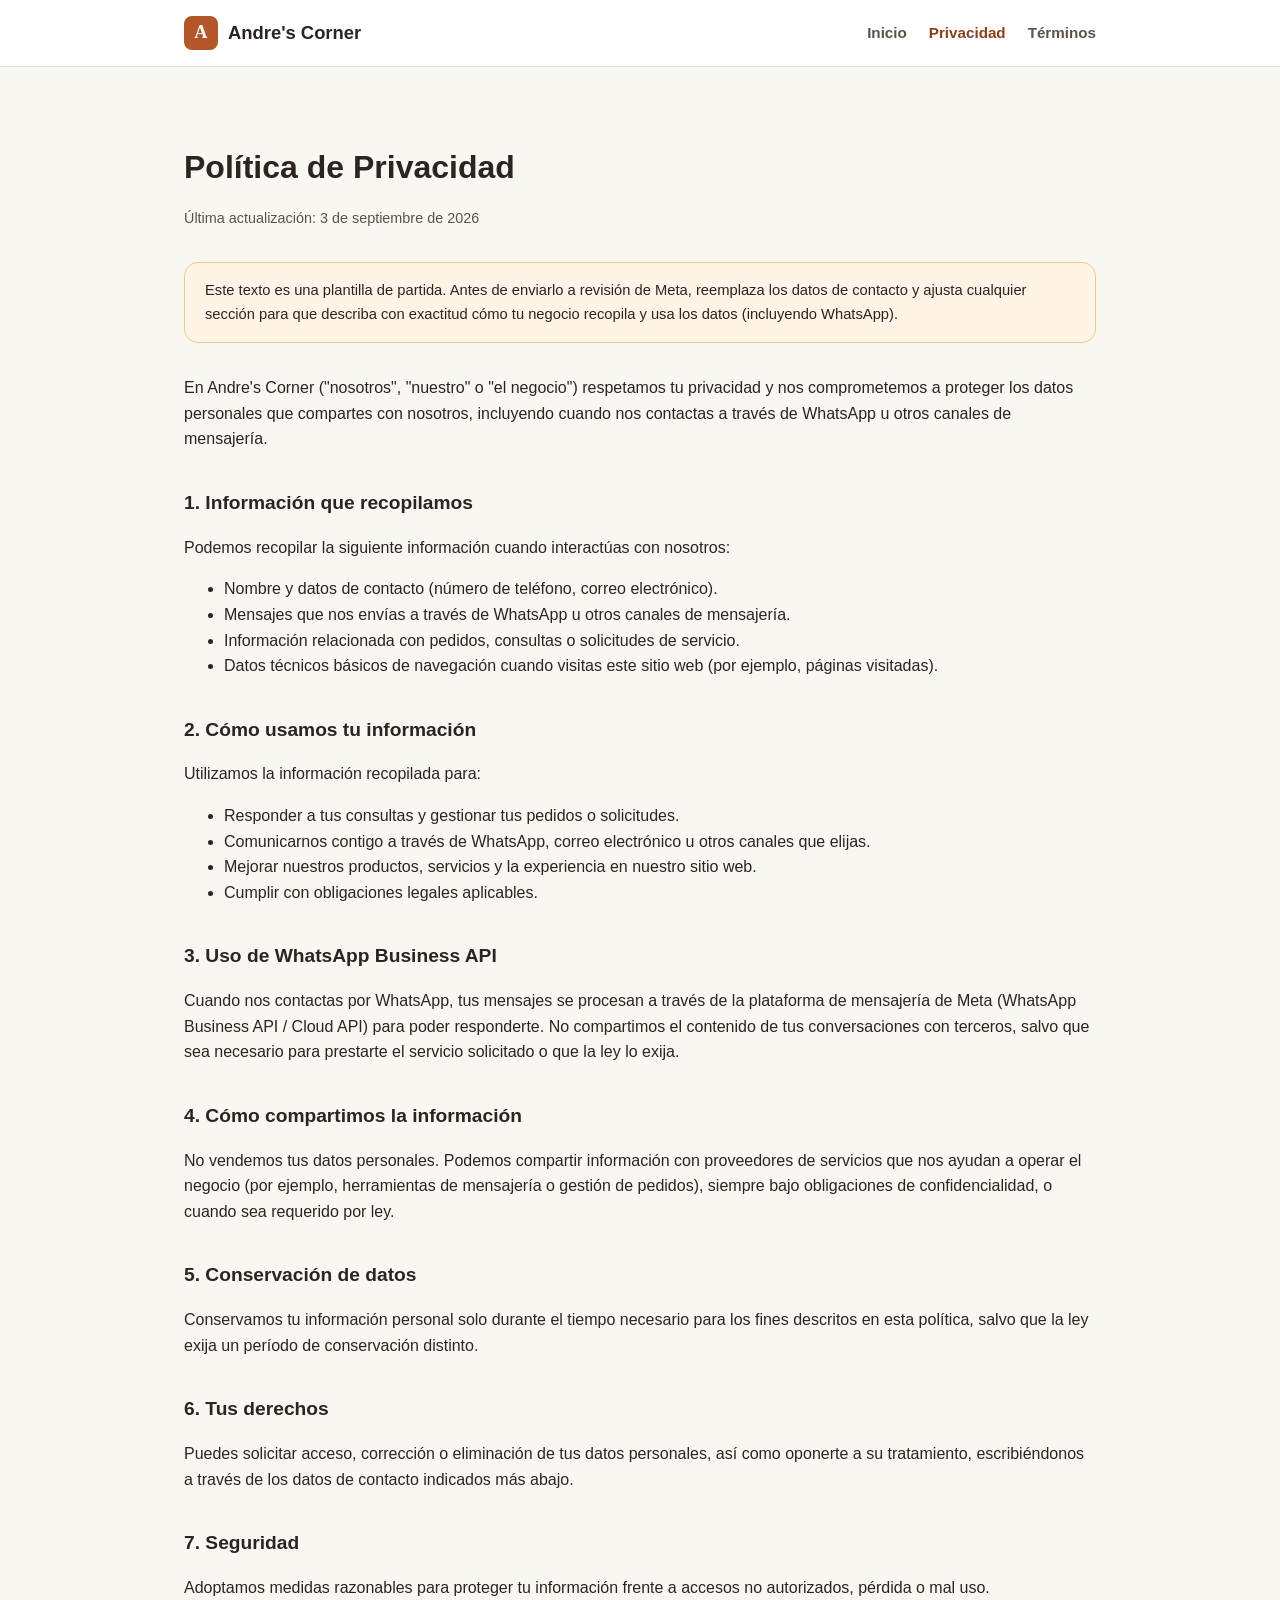
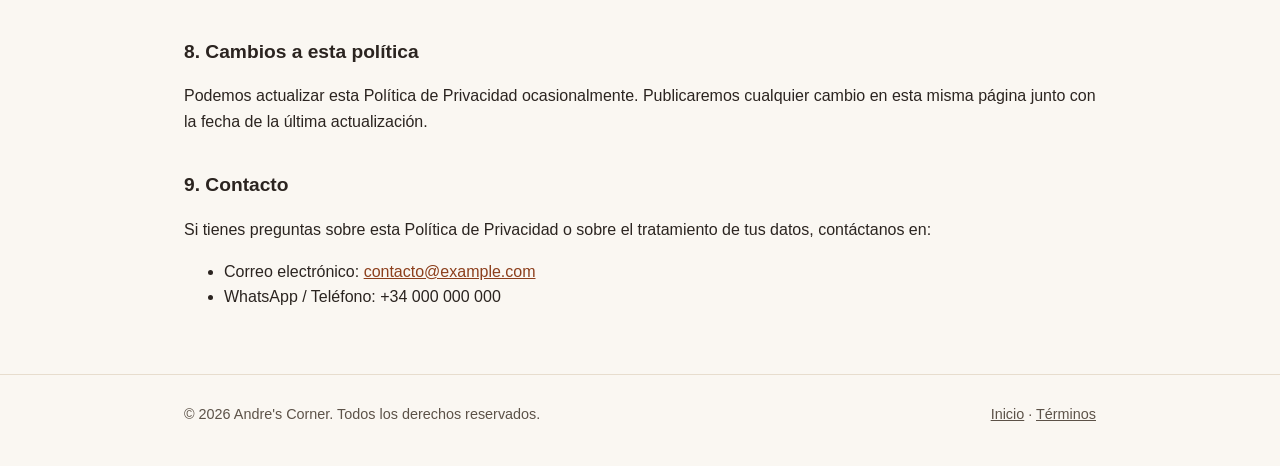
==== privacy.html @ 565985f4 "Add files via upload" ====
<!DOCTYPE html>
<html lang="es">
<head>
<meta charset="UTF-8">
<meta name="viewport" content="width=device-width, initial-scale=1.0">
<title>Política de Privacidad · Andre's Corner</title>
<meta name="description" content="Política de Privacidad de Andre's Corner.">
<link rel="stylesheet" href="style.css">
</head>
<body>

<header class="site">
  <div class="wrap">
    <a class="brand" href="index.html">
      <span class="mark">A</span>
      Andre's Corner
    </a>
    <nav class="site-nav">
      <a href="index.html">Inicio</a>
      <a href="privacy.html" class="active">Privacidad</a>
      <a href="terms.html">Términos</a>
    </nav>
  </div>
</header>

<section>
  <div class="wrap legal">
    <h1>Política de Privacidad</h1>
    <p class="updated">Última actualización: 3 de septiembre de 2026</p>

    <div class="placeholder-note">
      Este texto es una plantilla de partida. Antes de enviarlo a revisión de Meta,
      reemplaza los datos de contacto y ajusta cualquier sección para que describa
      con exactitud cómo tu negocio recopila y usa los datos (incluyendo WhatsApp).
    </div>

    <p>
      En Andre's Corner ("nosotros", "nuestro" o "el negocio") respetamos tu privacidad
      y nos comprometemos a proteger los datos personales que compartes con nosotros,
      incluyendo cuando nos contactas a través de WhatsApp u otros canales de mensajería.
    </p>

    <h2>1. Información que recopilamos</h2>
    <p>Podemos recopilar la siguiente información cuando interactúas con nosotros:</p>
    <ul>
      <li>Nombre y datos de contacto (número de teléfono, correo electrónico).</li>
      <li>Mensajes que nos envías a través de WhatsApp u otros canales de mensajería.</li>
      <li>Información relacionada con pedidos, consultas o solicitudes de servicio.</li>
      <li>Datos técnicos básicos de navegación cuando visitas este sitio web (por ejemplo, páginas visitadas).</li>
    </ul>

    <h2>2. Cómo usamos tu información</h2>
    <p>Utilizamos la información recopilada para:</p>
    <ul>
      <li>Responder a tus consultas y gestionar tus pedidos o solicitudes.</li>
      <li>Comunicarnos contigo a través de WhatsApp, correo electrónico u otros canales que elijas.</li>
      <li>Mejorar nuestros productos, servicios y la experiencia en nuestro sitio web.</li>
      <li>Cumplir con obligaciones legales aplicables.</li>
    </ul>

    <h2>3. Uso de WhatsApp Business API</h2>
    <p>
      Cuando nos contactas por WhatsApp, tus mensajes se procesan a través de la
      plataforma de mensajería de Meta (WhatsApp Business API / Cloud API) para poder
      responderte. No compartimos el contenido de tus conversaciones con terceros,
      salvo que sea necesario para prestarte el servicio solicitado o que la ley lo exija.
    </p>

    <h2>4. Cómo compartimos la información</h2>
    <p>
      No vendemos tus datos personales. Podemos compartir información con proveedores
      de servicios que nos ayudan a operar el negocio (por ejemplo, herramientas de
      mensajería o gestión de pedidos), siempre bajo obligaciones de confidencialidad,
      o cuando sea requerido por ley.
    </p>

    <h2>5. Conservación de datos</h2>
    <p>
      Conservamos tu información personal solo durante el tiempo necesario para los
      fines descritos en esta política, salvo que la ley exija un período de
      conservación distinto.
    </p>

    <h2>6. Tus derechos</h2>
    <p>
      Puedes solicitar acceso, corrección o eliminación de tus datos personales, así
      como oponerte a su tratamiento, escribiéndonos a través de los datos de contacto
      indicados más abajo.
    </p>

    <h2>7. Seguridad</h2>
    <p>
      Adoptamos medidas razonables para proteger tu información frente a accesos no
      autorizados, pérdida o mal uso.
    </p>

    <h2>8. Cambios a esta política</h2>
    <p>
      Podemos actualizar esta Política de Privacidad ocasionalmente. Publicaremos
      cualquier cambio en esta misma página junto con la fecha de la última actualización.
    </p>

    <h2>9. Contacto</h2>
    <p>
      Si tienes preguntas sobre esta Política de Privacidad o sobre el tratamiento de
      tus datos, contáctanos en:
    </p>
    <ul>
      <li>Correo electrónico: <a href="mailto:contacto@example.com">contacto@example.com</a></li>
      <li>WhatsApp / Teléfono: +34 000 000 000</li>
    </ul>
  </div>
</section>

<footer class="site">
  <div class="wrap">
    <span>&copy; <span id="year"></span> Andre's Corner. Todos los derechos reservados.</span>
    <span><a href="index.html">Inicio</a> · <a href="terms.html">Términos</a></span>
  </div>
</footer>

<script>document.getElementById('year').textContent = new Date().getFullYear();</script>
</body>
</html>
---- style.css ----
:root {
  --bg: #faf7f2;
  --bg-alt: #ffffff;
  --ink: #2b2420;
  --ink-soft: #5c5248;
  --accent: #b3562a;
  --accent-dark: #8c3f1c;
  --border: #e7ddce;
  --radius: 14px;
  --max-w: 960px;
}

* { box-sizing: border-box; }

html { scroll-behavior: smooth; }

body {
  margin: 0;
  font-family: -apple-system, BlinkMacSystemFont, "Segoe UI", Roboto, Helvetica, Arial, sans-serif;
  background: var(--bg);
  color: var(--ink);
  line-height: 1.6;
}

a { color: var(--accent-dark); }
a:hover { color: var(--accent); }

.wrap {
  max-width: var(--max-w);
  margin: 0 auto;
  padding: 0 24px;
}

header.site {
  background: var(--bg-alt);
  border-bottom: 1px solid var(--border);
  position: sticky;
  top: 0;
  z-index: 10;
}

header.site .wrap {
  display: flex;
  align-items: center;
  justify-content: space-between;
  padding-top: 16px;
  padding-bottom: 16px;
}

.brand {
  display: flex;
  align-items: center;
  gap: 10px;
  font-weight: 700;
  font-size: 1.15rem;
  color: var(--ink);
  text-decoration: none;
}

.brand .mark {
  width: 34px;
  height: 34px;
  border-radius: 8px;
  background: var(--accent);
  color: #fff;
  display: flex;
  align-items: center;
  justify-content: center;
  font-family: Georgia, serif;
  font-weight: 700;
}

nav.site-nav {
  display: flex;
  gap: 22px;
  font-size: 0.95rem;
}

nav.site-nav a {
  text-decoration: none;
  color: var(--ink-soft);
  font-weight: 600;
}

nav.site-nav a:hover,
nav.site-nav a.active {
  color: var(--accent-dark);
}

.hero {
  padding: 72px 0 56px;
  text-align: center;
}

.hero h1 {
  font-size: clamp(2rem, 4vw, 2.75rem);
  margin: 0 0 12px;
}

.hero p.lead {
  color: var(--ink-soft);
  font-size: 1.1rem;
  max-width: 620px;
  margin: 0 auto 28px;
}

.btn {
  display: inline-block;
  padding: 12px 26px;
  border-radius: 999px;
  background: var(--accent);
  color: #fff;
  text-decoration: none;
  font-weight: 600;
  transition: background 0.15s ease;
}

.btn:hover { background: var(--accent-dark); color: #fff; }

.btn.secondary {
  background: transparent;
  border: 1.5px solid var(--accent);
  color: var(--accent-dark);
  margin-left: 10px;
}

.btn.secondary:hover { background: var(--accent); color: #fff; }

section { padding: 48px 0; }

section.alt { background: var(--bg-alt); border-top: 1px solid var(--border); border-bottom: 1px solid var(--border); }

h2 {
  font-size: 1.6rem;
  margin-top: 0;
}

.grid {
  display: grid;
  grid-template-columns: repeat(auto-fit, minmax(220px, 1fr));
  gap: 22px;
  margin-top: 28px;
}

.card {
  background: var(--bg-alt);
  border: 1px solid var(--border);
  border-radius: var(--radius);
  padding: 22px;
}

.card h3 {
  margin-top: 0;
  font-size: 1.05rem;
}

.contact-list {
  list-style: none;
  padding: 0;
  margin: 20px 0 0;
  display: grid;
  gap: 10px;
}

.contact-list li {
  display: flex;
  gap: 10px;
}

.contact-list .label {
  min-width: 110px;
  color: var(--ink-soft);
  font-weight: 600;
}

footer.site {
  border-top: 1px solid var(--border);
  padding: 28px 0 40px;
  color: var(--ink-soft);
  font-size: 0.9rem;
}

footer.site .wrap {
  display: flex;
  flex-wrap: wrap;
  gap: 8px 20px;
  justify-content: space-between;
  align-items: center;
}

footer.site a { color: var(--ink-soft); }

.legal h1 {
  font-size: 2rem;
  margin-bottom: 4px;
}

.legal .updated {
  color: var(--ink-soft);
  font-size: 0.9rem;
  margin-bottom: 32px;
}

.legal h2 {
  font-size: 1.2rem;
  margin-top: 36px;
}

.legal p, .legal li { color: var(--ink); }

.placeholder-note {
  background: #fff4e6;
  border: 1px solid #f0c98a;
  border-radius: var(--radius);
  padding: 16px 20px;
  margin-bottom: 32px;
  font-size: 0.92rem;
}
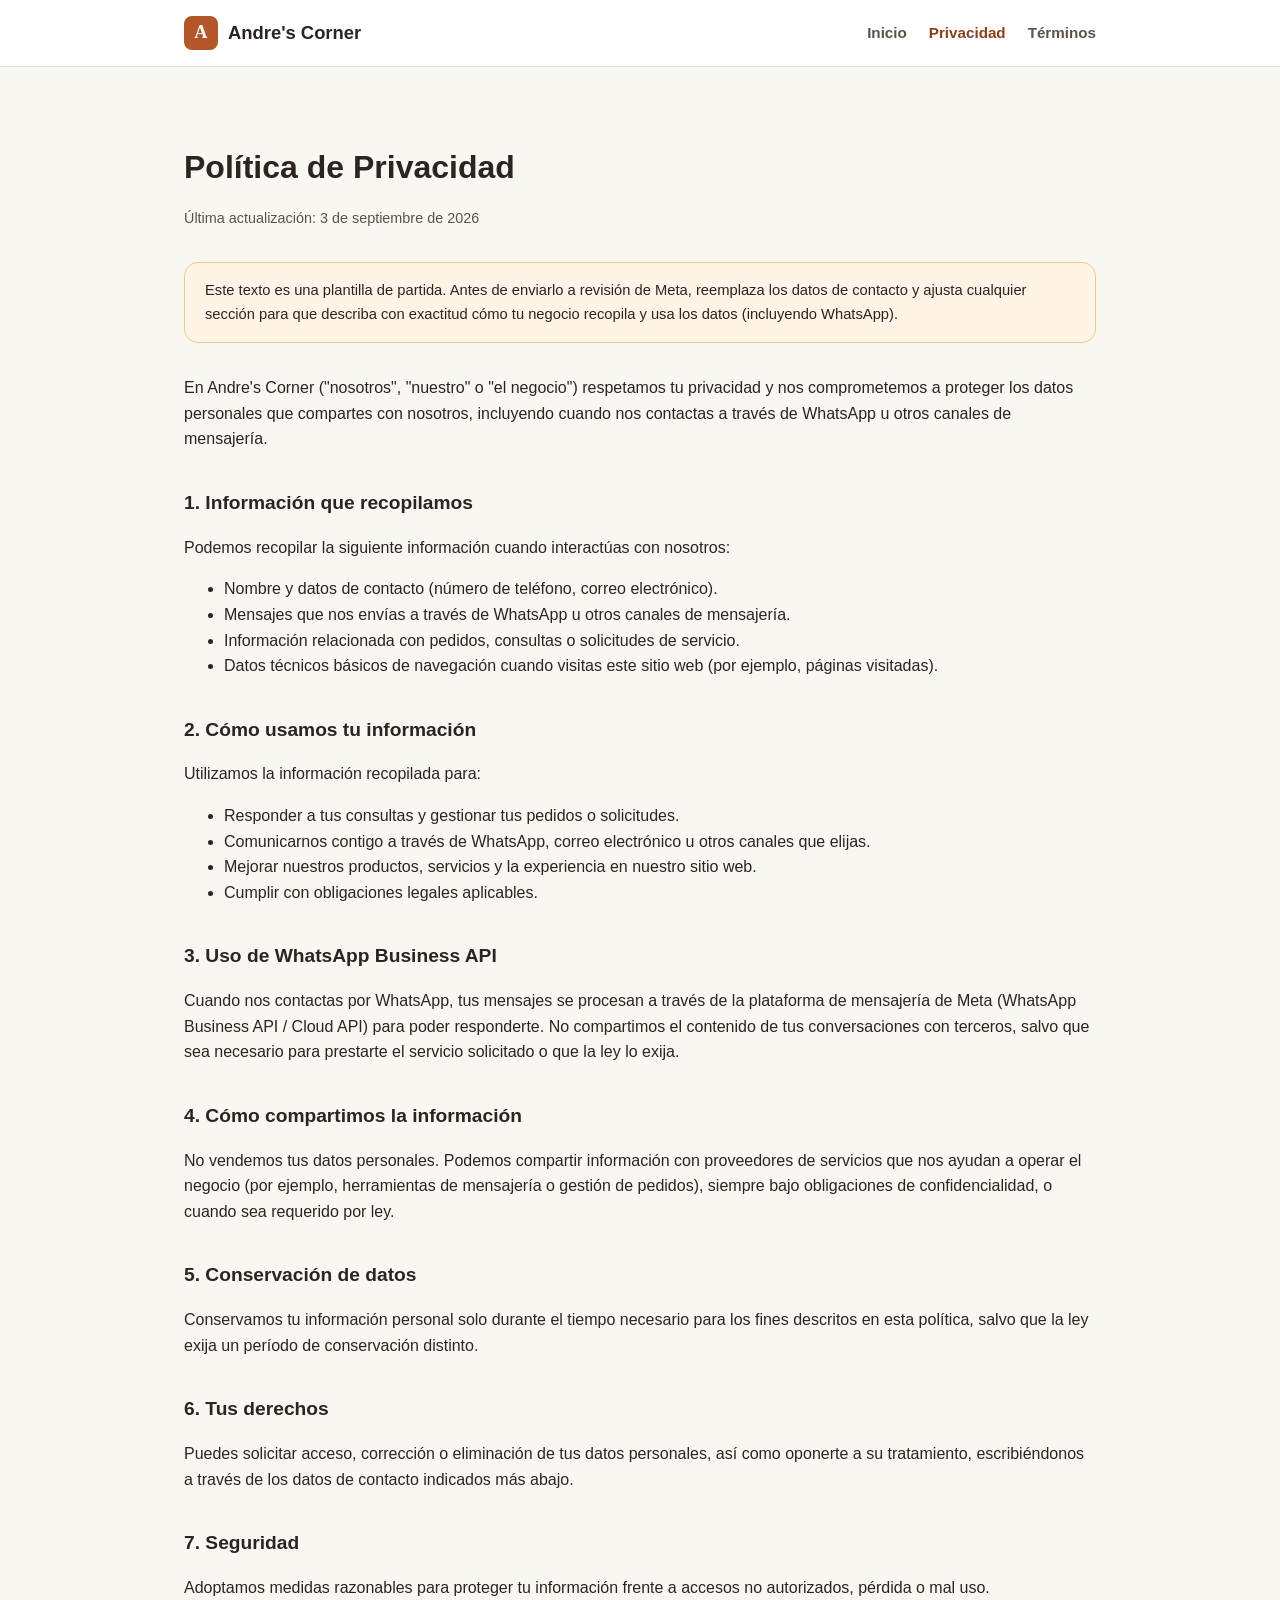
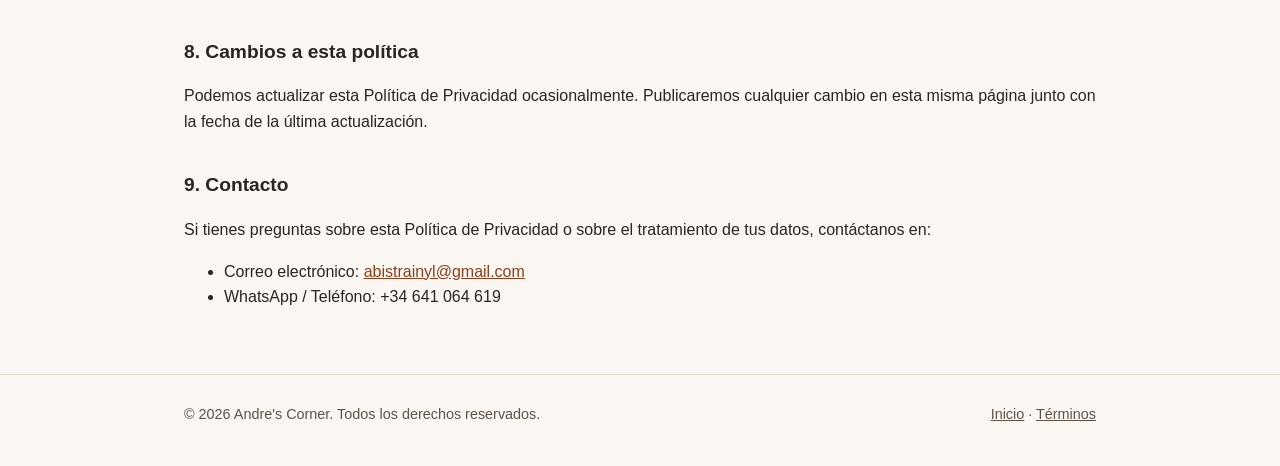
==== commit e605faf3: "Update contact info (email, phone, address)" ====
--- a/privacy.html
+++ b/privacy.html
@@ -106,8 +106,8 @@
       tus datos, contáctanos en:
     </p>
     <ul>
-      <li>Correo electrónico: <a href="mailto:contacto@example.com">contacto@example.com</a></li>
-      <li>WhatsApp / Teléfono: +34 000 000 000</li>
+      <li>Correo electrónico: <a href="mailto:abistrainyl@gmail.com">abistrainyl@gmail.com</a></li>
+      <li>WhatsApp / Teléfono: +34 641 064 619</li>
     </ul>
   </div>
 </section>
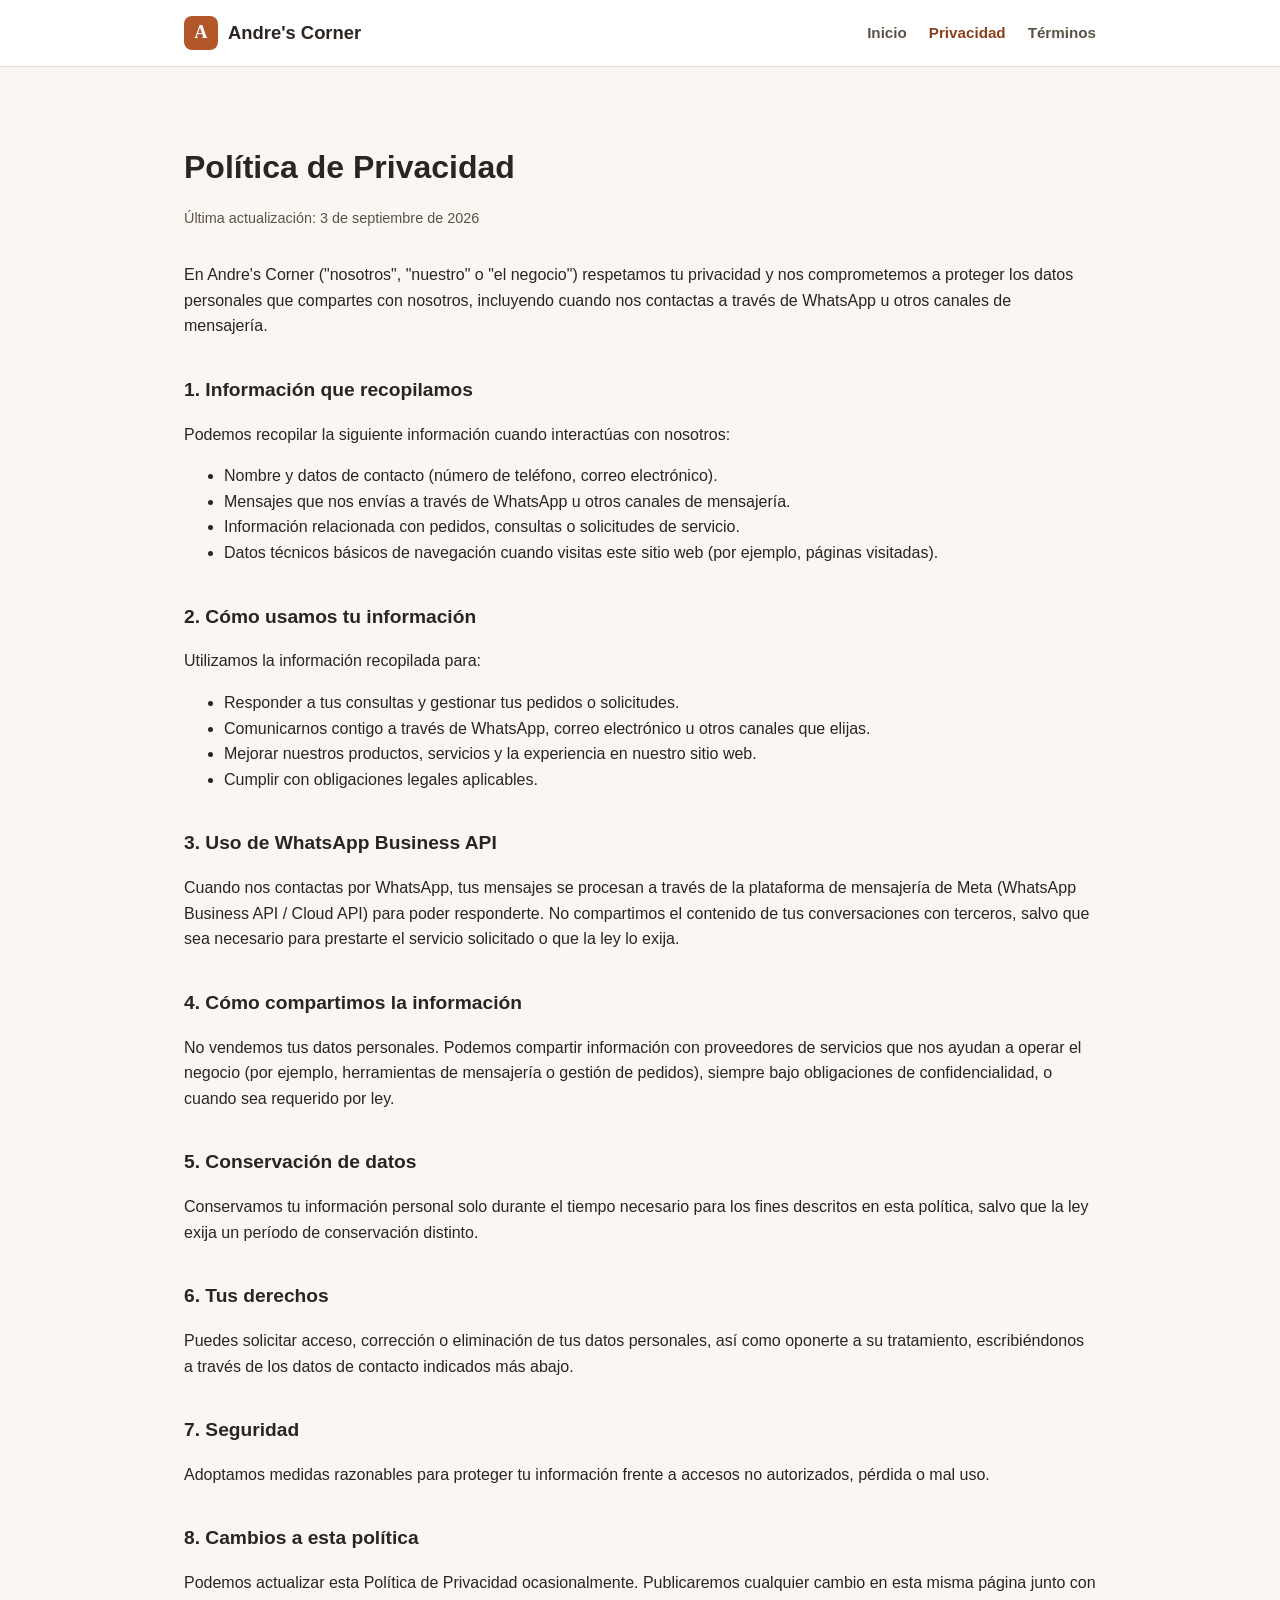
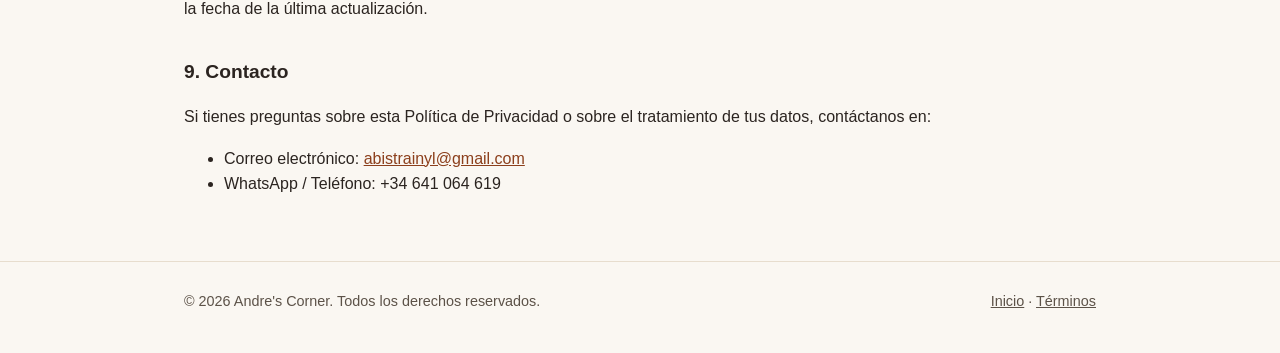
==== commit 50cd9666: "Remove placeholder/template notes" ====
--- a/privacy.html
+++ b/privacy.html
@@ -27,12 +27,6 @@
   <div class="wrap legal">
     <h1>Política de Privacidad</h1>
     <p class="updated">Última actualización: 3 de septiembre de 2026</p>
-
-    <div class="placeholder-note">
-      Este texto es una plantilla de partida. Antes de enviarlo a revisión de Meta,
-      reemplaza los datos de contacto y ajusta cualquier sección para que describa
-      con exactitud cómo tu negocio recopila y usa los datos (incluyendo WhatsApp).
-    </div>
 
     <p>
       En Andre's Corner ("nosotros", "nuestro" o "el negocio") respetamos tu privacidad
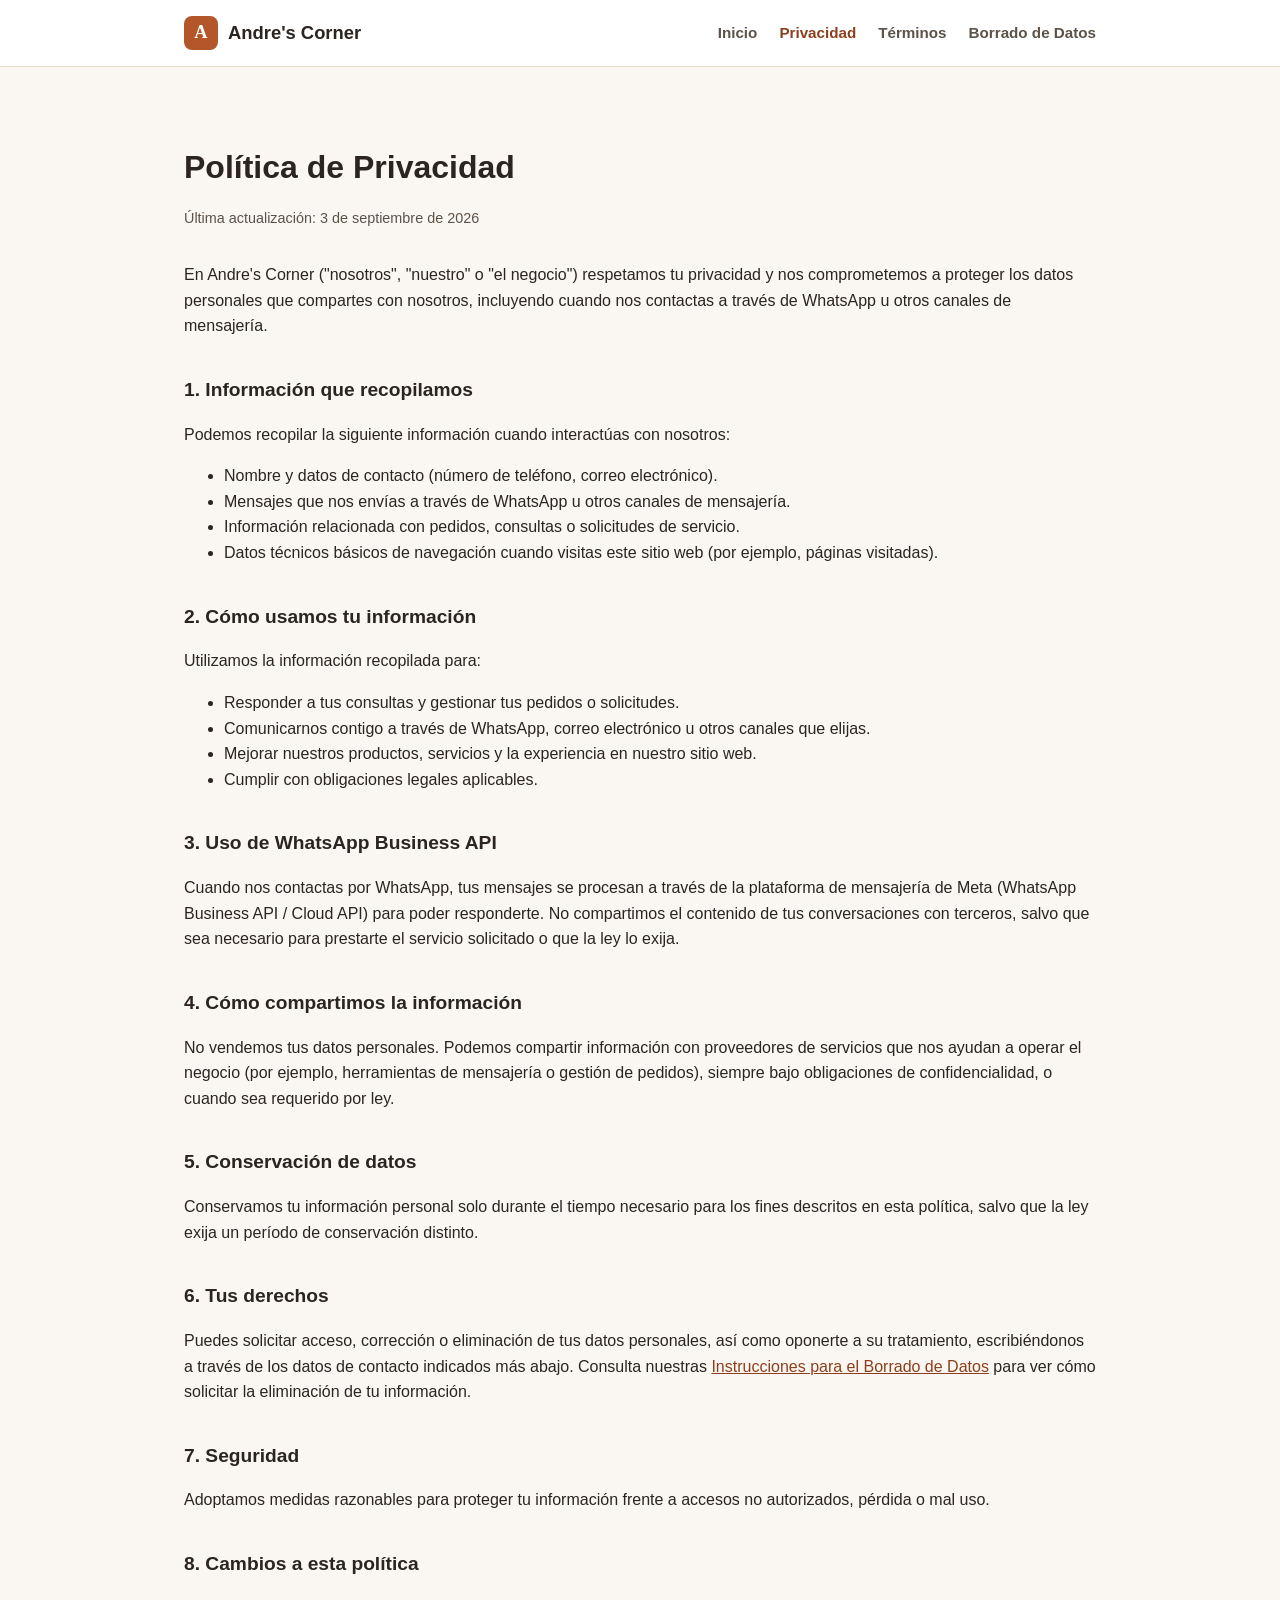
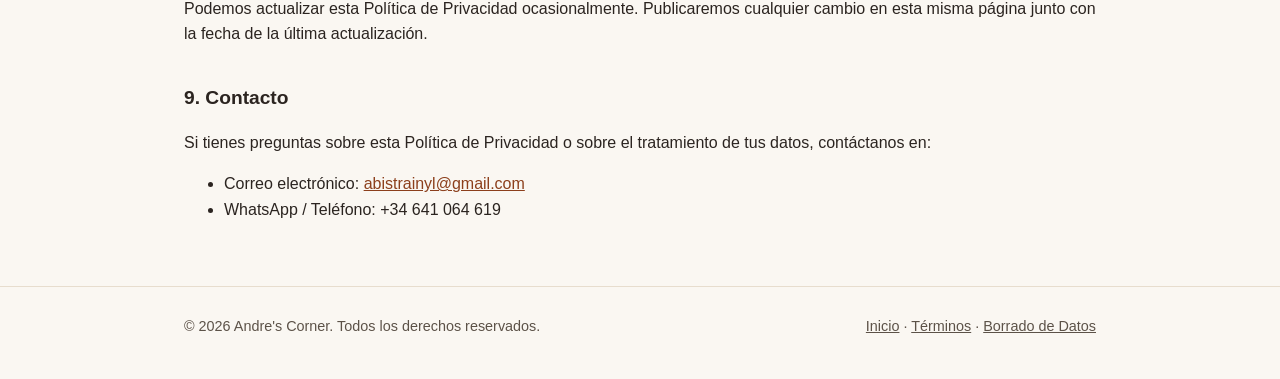
==== commit 091cf13e: "Add data deletion instructions page" ====
--- a/privacy.html
+++ b/privacy.html
@@ -19,6 +19,7 @@
       <a href="index.html">Inicio</a>
       <a href="privacy.html" class="active">Privacidad</a>
       <a href="terms.html">Términos</a>
+      <a href="data-deletion.html">Borrado de Datos</a>
     </nav>
   </div>
 </header>
@@ -79,7 +80,9 @@
     <p>
       Puedes solicitar acceso, corrección o eliminación de tus datos personales, así
       como oponerte a su tratamiento, escribiéndonos a través de los datos de contacto
-      indicados más abajo.
+      indicados más abajo. Consulta nuestras <a href="data-deletion.html">Instrucciones
+      para el Borrado de Datos</a> para ver cómo solicitar la eliminación de tu
+      información.
     </p>
 
     <h2>7. Seguridad</h2>
@@ -109,7 +112,7 @@
 <footer class="site">
   <div class="wrap">
     <span>&copy; <span id="year"></span> Andre's Corner. Todos los derechos reservados.</span>
-    <span><a href="index.html">Inicio</a> · <a href="terms.html">Términos</a></span>
+    <span><a href="index.html">Inicio</a> · <a href="terms.html">Términos</a> · <a href="data-deletion.html">Borrado de Datos</a></span>
   </div>
 </footer>
 
